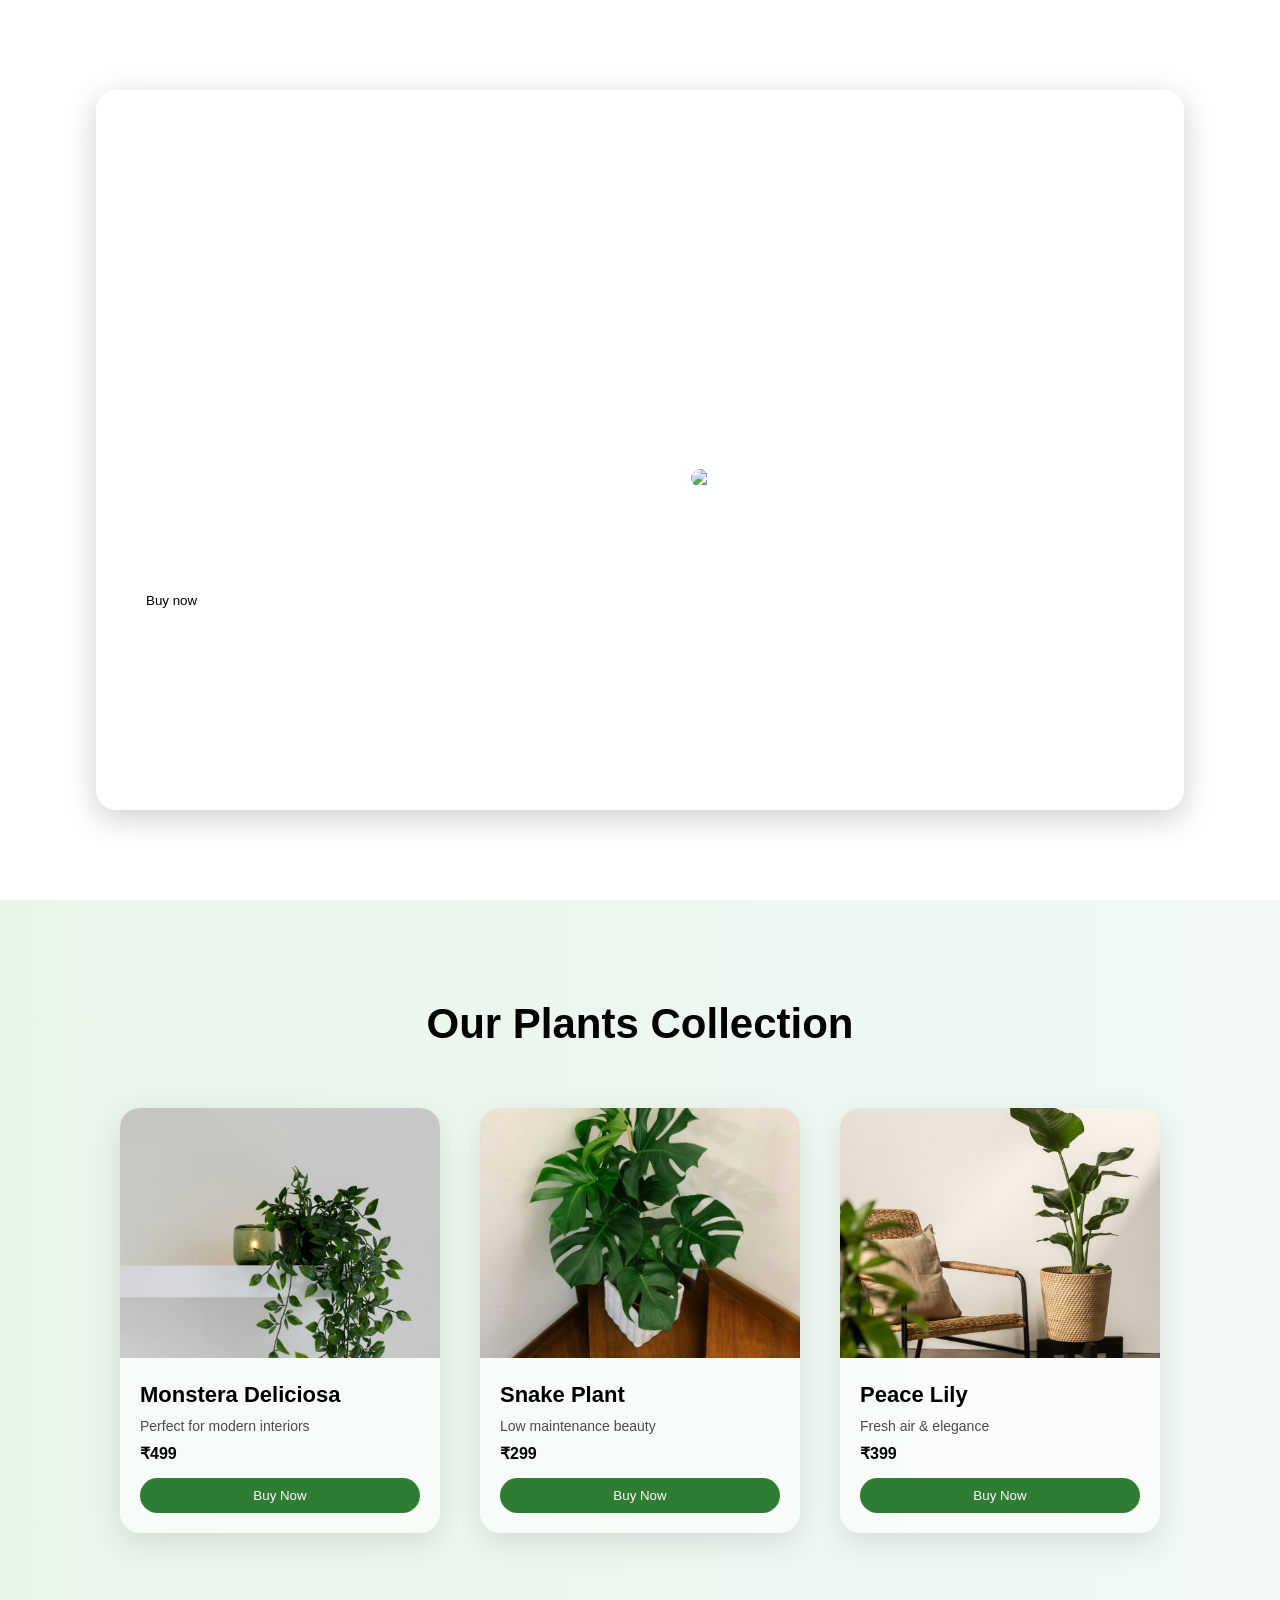
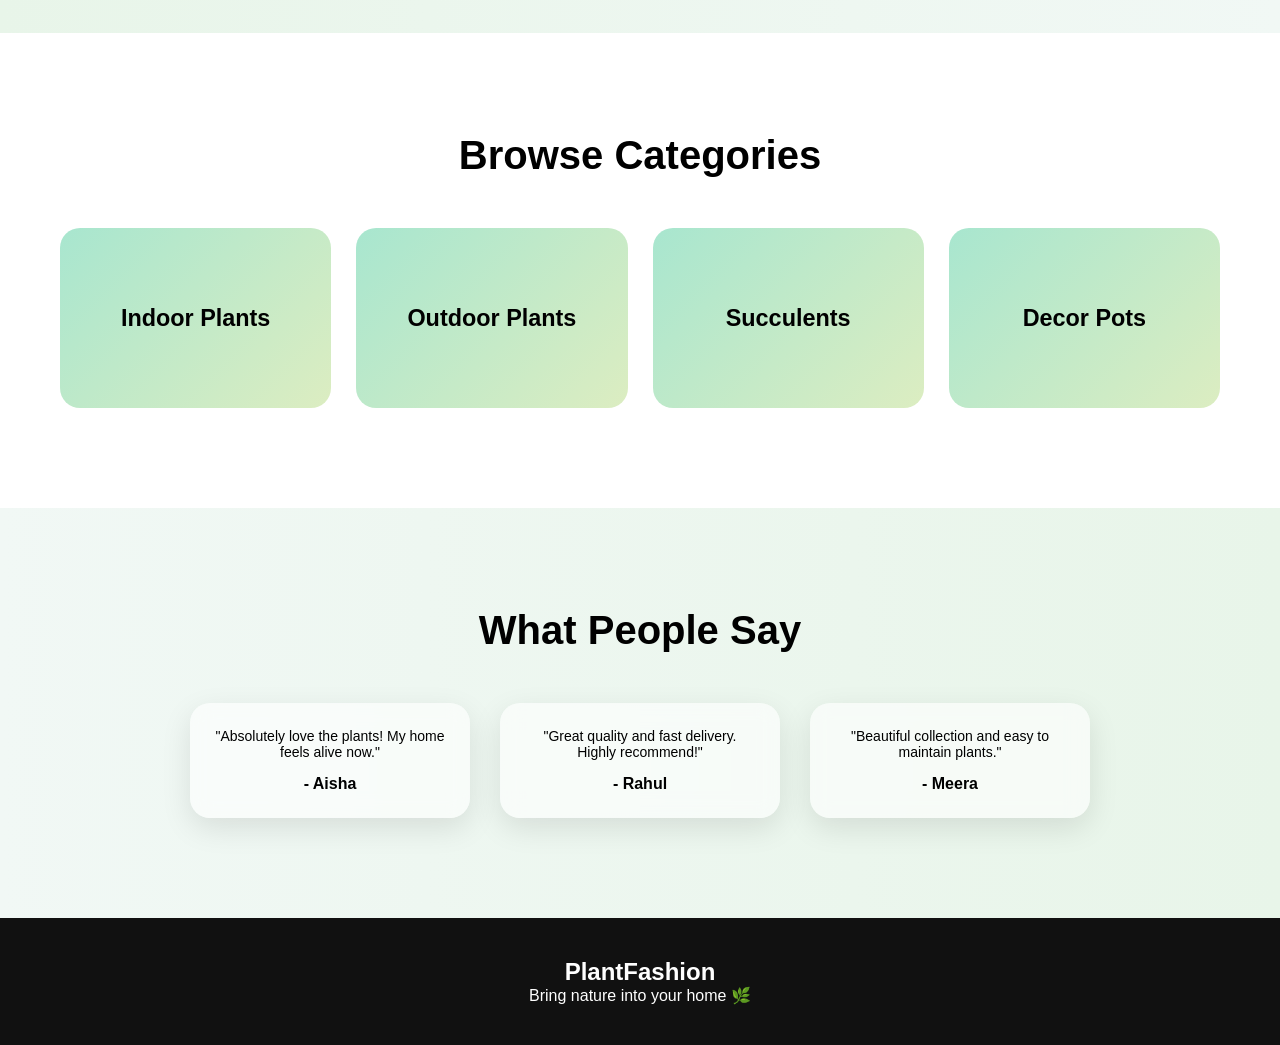
==== index.html @ 448bb311 "first commit" ====
<!DOCTYPE html>
<html lang="en">

<head>
    <meta charset="UTF-8">
    <title>Plant Fashion</title>
    <link rel="stylesheet" href="style.css">
</head>

<body>
    <div class="hero">

        <div class="glass-card">

            <div class="navbar">
                <h2 class="logo">PlantFashion</h2>
                <ul>
                    <li>Plant Shop</li>
                    <li>Inspirations</li>
                    <li>About</li>
                    <li>Contact</li>
                </ul>
            </div>

            <div class="content">
                <div class="text">
                    <h1>Find the perfect complement to your room</h1>
                    <p>
                        We will help you find plants that match your needs and style.
                        Check our offer in the store and surround yourself with greenery.
                    </p>
                    <button>Buy now</button>
                </div>

                <div class="image">
                    <img src="https://images.unsplash.com/photo-1501004318641-b39e6451bec6" alt="plant">
                </div>
            </div>

        </div>
    </div>
    <section class="featured">
        <h2>Our Plants Collection</h2>

        <div class="cards">

            <div class="card">
                <img src="plantone.jpg">
                <div class="card-info">
                    <h3>Monstera Deliciosa</h3>
                    <p>Perfect for modern interiors</p>
                    <span>₹499</span>
                    <button>Buy Now</button>
                </div>
            </div>

            <div class="card">
                <img src="planttwo.jpg">
                <div class="card-info">
                    <h3>Snake Plant</h3>
                    <p>Low maintenance beauty</p>
                    <span>₹299</span>
                    <button>Buy Now</button>
                </div>
            </div>

            <div class="card">
                <img src="plantfour.jpg">
                <div class="card-info">
                    <h3>Peace Lily</h3>
                    <p>Fresh air & elegance</p>
                    <span>₹399</span>
                    <button>Buy Now</button>
                </div>
            </div>

        </div>
    </section>

    <section class="categories">
        <h2>Browse Categories</h2>

        <div class="category-grid">
            <div class="cat">
                <h3>Indoor Plants</h3>
            </div>
            <div class="cat">
                <h3>Outdoor Plants</h3>
            </div>
            <div class="cat">
                <h3>Succulents</h3>
            </div>
            <div class="cat">
                <h3>Decor Pots</h3>
            </div>
        </div>
    </section>

    <section class="testimonials">
        <h2>What People Say</h2>

        <div class="testimonial-container">
            <div class="testimonial-card">
                <p>"Absolutely love the plants! My home feels alive now."</p>
                <h4>- Aisha</h4>
            </div>

            <div class="testimonial-card">
                <p>"Great quality and fast delivery. Highly recommend!"</p>
                <h4>- Rahul</h4>
            </div>

            <div class="testimonial-card">
                <p>"Beautiful collection and easy to maintain plants."</p>
                <h4>- Meera</h4>
            </div>
        </div>
    </section>

    <footer>
        <h2>PlantFashion</h2>
        <p>Bring nature into your home 🌿</p>
    </footer>

</body>

</html>
---- style.css ----
* {
  margin: 0;
  padding: 0;
  box-sizing: border-box;
  font-family: 'Segoe UI', sans-serif;
}

body {
  height: 100vh;
}


.hero {
  height: 100vh;
  background: url("https://images.unsplash.com/photo-1497250681960-ef046c08a56e") no-repeat center/cover;
  display: flex;
  align-items: center;
  justify-content: center;
}

.glass-card {
  width: 85%;
  height: 80%;
  padding: 30px;
  border-radius: 20px;

  background: rgba(255, 255, 255, 0.1);
  backdrop-filter: blur(20px);
  -webkit-backdrop-filter: blur(20px);

  box-shadow: 0 8px 32px rgba(0,0,0,0.2);
  color: white;
}

.navbar {
  display: flex;
  justify-content: space-between;
  align-items: center;
}

.navbar ul {
  display: flex;
  gap: 25px;
  list-style: none;
  font-size: 14px;
}

.logo {
  font-weight: bold;
}

.content {
  display: flex;
  align-items: center;
  height: 100%;
}

.text {
  width: 50%;
}

.text h1 {
  font-size: 48px;
  line-height: 1.2;
  margin-bottom: 20px;
}

.text p {
  font-size: 14px;
  margin-bottom: 20px;
  opacity: 0.8;
}

.text button {
  padding: 10px 20px;
  border: none;
  border-radius: 20px;
  background: white;
  color: black;
  cursor: pointer;
}


.image {
  width: 50%;
  display: flex;
  justify-content: center;
}

.image img {
  width: 80%;
  border-radius: 10px;
}

.featured {
  padding: 100px 80px;
  background: linear-gradient(to right, #e8f5e9, #f1f8f5);
  text-align: center;
}

.featured h2 {
  font-size: 42px;
  margin-bottom: 60px;
  font-weight: 600;
}

.cards {
  display: flex;
  justify-content: center;
  gap: 40px;
  flex-wrap: wrap;
}

.card {
  width: 320px;
  border-radius: 20px;
  overflow: hidden;
  background: rgba(255,255,255,0.6);
  backdrop-filter: blur(10px);
  transition: 0.4s;
  box-shadow: 0 10px 30px rgba(0,0,0,0.1);
}

.card img {
  width: 100%;
  height: 250px;
  object-fit: cover;
}

.card-info {
  padding: 20px;
  text-align: left;
}

.card-info h3 {
  font-size: 22px;
  margin-bottom: 10px;
}

.card-info p {
  font-size: 14px;
  opacity: 0.7;
  margin-bottom: 10px;
}

.card-info span {
  font-weight: bold;
  display: block;
  margin-bottom: 15px;
}

.card button {
  width: 100%;
  padding: 10px;
  border: none;
  border-radius: 25px;
  background: #2e7d32;
  color: white;
  cursor: pointer;
  transition: 0.3s;
}
.card:hover {
  transform: translateY(-15px) scale(1.03);
  box-shadow: 0 20px 50px rgba(0,0,0,0.2);
}

.card button:hover {
  background: #1b5e20;
}
/* 
.navbar {
  position: sticky;
  top: 0;
  z-index: 1000;
  padding: 10px 20px;
  border-radius: 15px;

  background: rgba(255,255,255,0.1);
  backdrop-filter: blur(15px);
}
.navbar ul li {
  cursor: pointer;
  transition: 0.3s;
}
.navbar ul li:hover {
  color: #c8facc;
} */

.categories {
  padding: 100px 60px;
  text-align: center;
  background: #ffffff;
}

.categories h2 {
  font-size: 40px;
  margin-bottom: 50px;
}

.category-grid {
  display: grid;
  grid-template-columns: repeat(4, 1fr);
  gap: 25px;
}

.cat {
  height: 180px;
  border-radius: 20px;
  display: flex;
  align-items: center;
  justify-content: center;

  background: linear-gradient(135deg, #a8e6cf, #dcedc1);
  font-size: 20px;
  font-weight: 600;
  transition: 0.4s;
  cursor: pointer;
}

.cat:hover {
  transform: scale(1.08);
  box-shadow: 0 15px 40px rgba(0,0,0,0.2);
}

.testimonials {
  padding: 100px 60px;
  background: linear-gradient(to right, #f1f8f5, #e8f5e9);
  text-align: center;
}

.testimonials h2 {
  font-size: 40px;
  margin-bottom: 50px;
}

.testimonial-container {
  display: flex;
  gap: 30px;
  justify-content: center;
  flex-wrap: wrap;
}

.testimonial-card {
  width: 280px;
  padding: 25px;
  border-radius: 20px;

  background: rgba(255,255,255,0.6);
  backdrop-filter: blur(10px);

  box-shadow: 0 10px 30px rgba(0,0,0,0.1);
  transition: 0.3s;
}

.testimonial-card:hover {
  transform: translateY(-10px);
}

.testimonial-card p {
  font-size: 14px;
  margin-bottom: 15px;
}

footer {
  padding: 40px;
  text-align: center;
  background: #111;
  color: white;
}

/* @media(max-width: 900px) {

  .content {
    flex-direction: column;
    text-align: center;
  }

  .text, .image {
    width: 100%;
  }

  .category-grid {
    grid-template-columns: repeat(2, 1fr);
  }

  .cards {
    flex-direction: column;
    align-items: center;
  }
} */
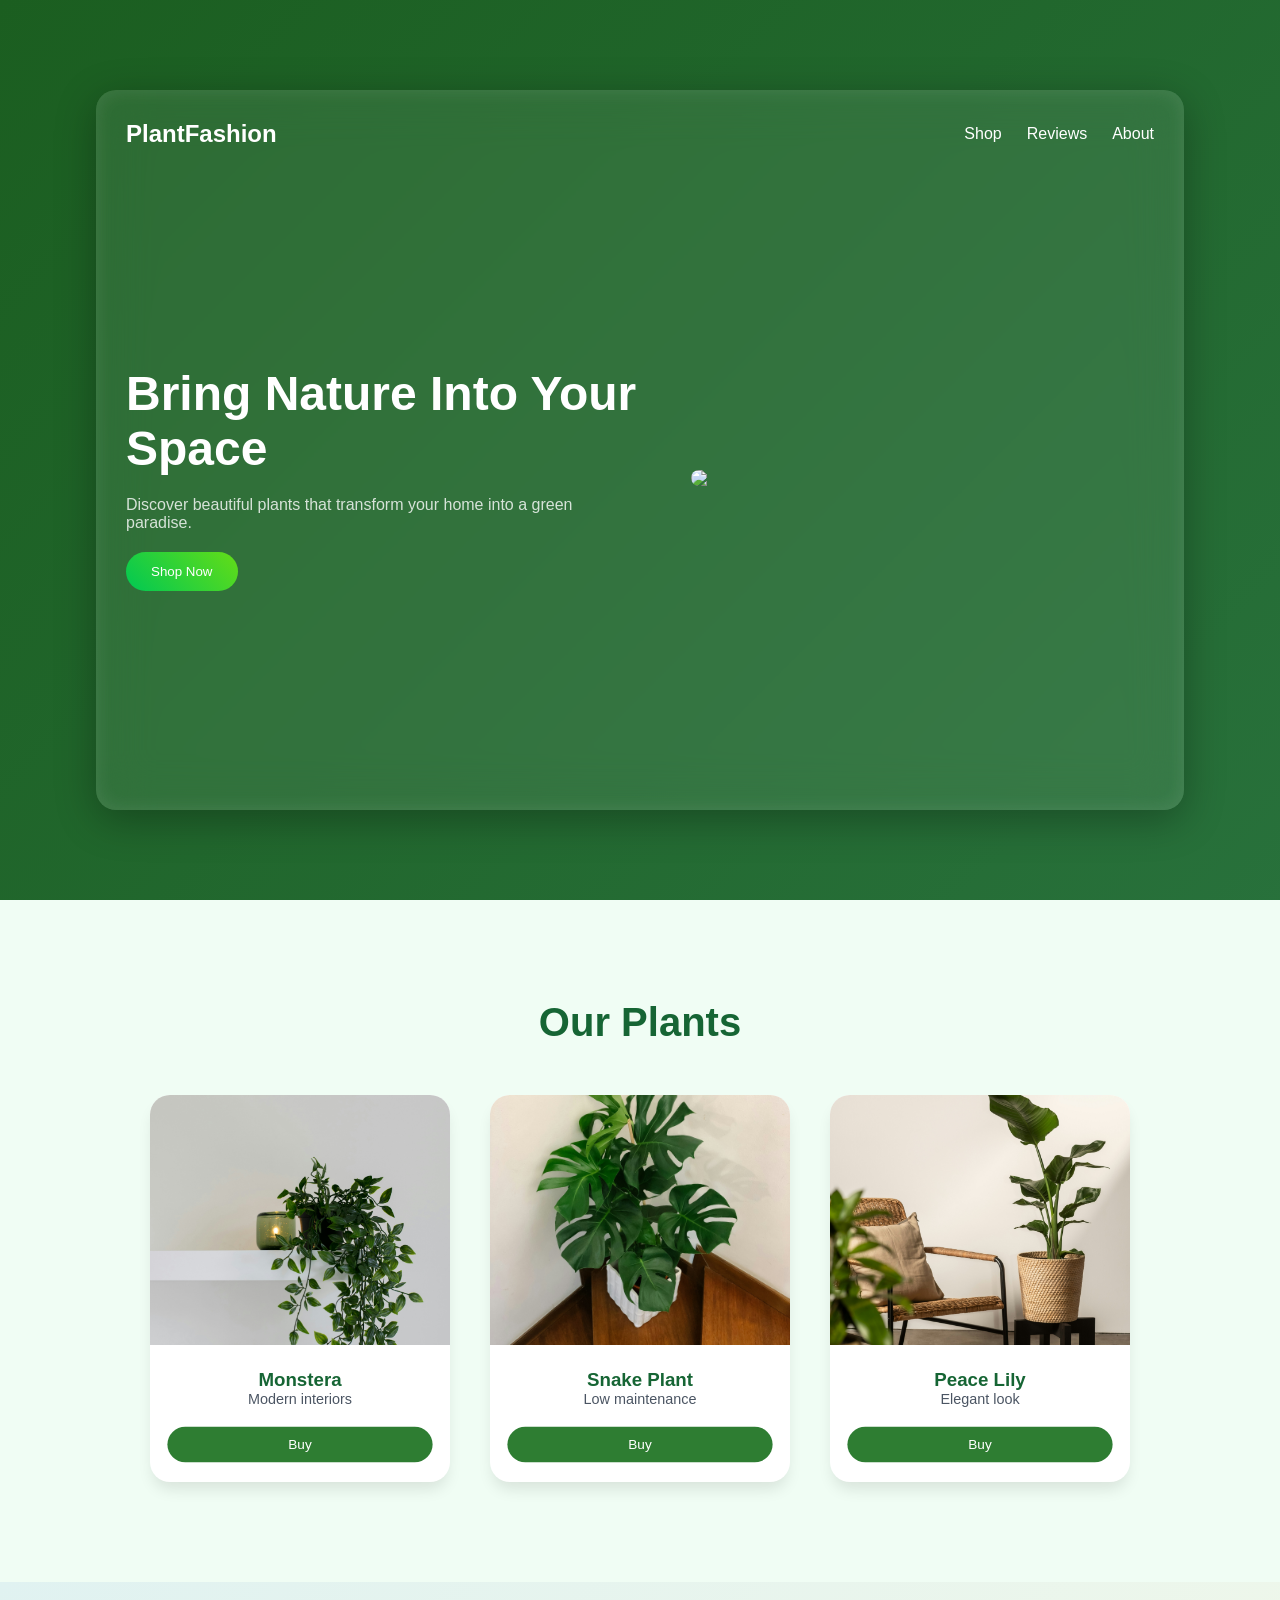
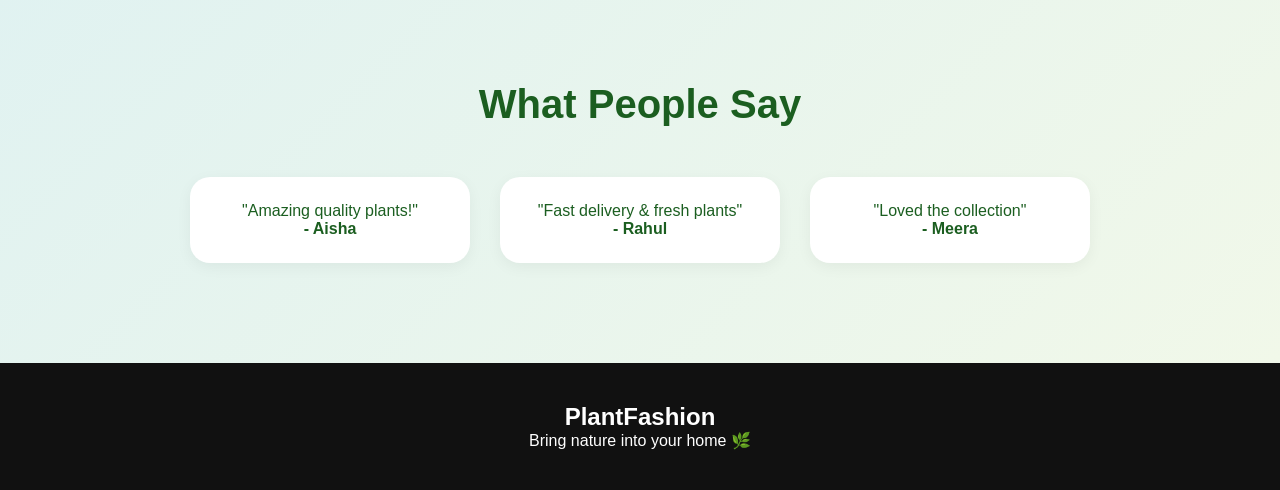
==== commit e858d765: "final commit" ====
--- a/index.html
+++ b/index.html
@@ -1,127 +1,92 @@
 <!DOCTYPE html>
 <html lang="en">
+<head>
+<meta charset="UTF-8">
+<meta name="viewport" content="width=device-width, initial-scale=1.0">
+<title>Plant Fashion 3D</title>
+<link rel="stylesheet" href="style.css">
+</head>
+<body>
 
-<head>
-    <meta charset="UTF-8">
-    <title>Plant Fashion</title>
-    <link rel="stylesheet" href="style.css">
-</head>
+<div class="hero">
+  <div class="glass-card">
+    <div class="navbar">
+      <h2>PlantFashion</h2>
+      <ul>
+        <li><a href="#shop">Shop</a></li>
+        <li><a href="#testimonials">Reviews</a></li>
+        <li><a href="#about">About</a></li>
+      </ul>
+    </div>
 
-<body>
-    <div class="hero">
+    <div class="content">
+      <div class="text">
+        <h1>Bring Nature Into Your Space</h1>
+        <p>Discover beautiful plants that transform your home into a green paradise.</p>
+        <button onclick="location.href='#shop'">Shop Now</button>
+      </div>
+      <div class="image">
+        <img src="https://images.unsplash.com/photo-1501004318641-b39e6451bec6?auto=format&fit=crop&q=80&w=1000">
+      </div>
+    </div>
+  </div>
+</div>
 
-        <div class="glass-card">
+<section class="featured" id="shop">
+  <h2>Our Plants</h2>
+  <div class="cards">
+    <div class="card">
+      <img src="plantone.jpg">
+      <div class="card-info">
+        <h3>Monstera</h3>
+        <p>Modern interiors</p>
+        <button>Buy</button>
+      </div>
+    </div>
 
-            <div class="navbar">
-                <h2 class="logo">PlantFashion</h2>
-                <ul>
-                    <li>Plant Shop</li>
-                    <li>Inspirations</li>
-                    <li>About</li>
-                    <li>Contact</li>
-                </ul>
-            </div>
+    <div class="card">
+      <img src="planttwo.jpg">
+      <div class="card-info">
+        <h3>Snake Plant</h3>
+        <p>Low maintenance</p>
+        <button>Buy</button>
+      </div>
+    </div>
 
-            <div class="content">
-                <div class="text">
-                    <h1>Find the perfect complement to your room</h1>
-                    <p>
-                        We will help you find plants that match your needs and style.
-                        Check our offer in the store and surround yourself with greenery.
-                    </p>
-                    <button>Buy now</button>
-                </div>
+    <div class="card">
+      <img src="plantfour.jpg">
+      <div class="card-info">
+        <h3>Peace Lily</h3>
+        <p>Elegant look</p>
+        <button>Buy</button>
+      </div>
+    </div>
+  </div>
+</section>
 
-                <div class="image">
-                    <img src="https://images.unsplash.com/photo-1501004318641-b39e6451bec6" alt="plant">
-                </div>
-            </div>
+<section class="testimonials" id="testimonials">
+  <h2>What People Say</h2>
+  <div class="testimonial-container">
+    <div class="testimonial-card">
+      <p>"Amazing quality plants!"</p>
+      <h4>- Aisha</h4>
+    </div>
+    <div class="testimonial-card">
+      <p>"Fast delivery & fresh plants"</p>
+      <h4>- Rahul</h4>
+    </div>
+    <div class="testimonial-card">
+      <p>"Loved the collection"</p>
+      <h4>- Meera</h4>
+    </div>
+  </div>
+</section>
 
-        </div>
-    </div>
-    <section class="featured">
-        <h2>Our Plants Collection</h2>
 
-        <div class="cards">
-
-            <div class="card">
-                <img src="plantone.jpg">
-                <div class="card-info">
-                    <h3>Monstera Deliciosa</h3>
-                    <p>Perfect for modern interiors</p>
-                    <span>₹499</span>
-                    <button>Buy Now</button>
-                </div>
-            </div>
-
-            <div class="card">
-                <img src="planttwo.jpg">
-                <div class="card-info">
-                    <h3>Snake Plant</h3>
-                    <p>Low maintenance beauty</p>
-                    <span>₹299</span>
-                    <button>Buy Now</button>
-                </div>
-            </div>
-
-            <div class="card">
-                <img src="plantfour.jpg">
-                <div class="card-info">
-                    <h3>Peace Lily</h3>
-                    <p>Fresh air & elegance</p>
-                    <span>₹399</span>
-                    <button>Buy Now</button>
-                </div>
-            </div>
-
-        </div>
-    </section>
-
-    <section class="categories">
-        <h2>Browse Categories</h2>
-
-        <div class="category-grid">
-            <div class="cat">
-                <h3>Indoor Plants</h3>
-            </div>
-            <div class="cat">
-                <h3>Outdoor Plants</h3>
-            </div>
-            <div class="cat">
-                <h3>Succulents</h3>
-            </div>
-            <div class="cat">
-                <h3>Decor Pots</h3>
-            </div>
-        </div>
-    </section>
-
-    <section class="testimonials">
-        <h2>What People Say</h2>
-
-        <div class="testimonial-container">
-            <div class="testimonial-card">
-                <p>"Absolutely love the plants! My home feels alive now."</p>
-                <h4>- Aisha</h4>
-            </div>
-
-            <div class="testimonial-card">
-                <p>"Great quality and fast delivery. Highly recommend!"</p>
-                <h4>- Rahul</h4>
-            </div>
-
-            <div class="testimonial-card">
-                <p>"Beautiful collection and easy to maintain plants."</p>
-                <h4>- Meera</h4>
-            </div>
-        </div>
-    </section>
-
-    <footer>
-        <h2>PlantFashion</h2>
-        <p>Bring nature into your home 🌿</p>
-    </footer>
+<footer id="about">
+  <h2>PlantFashion</h2>
+  <p>Bring nature into your home 🌿</p>
+</footer>
 
 </body>
-
 </html>
--- a/style.css
+++ b/style.css
@@ -1,290 +1,263 @@
-* {
-  margin: 0;
-  padding: 0;
-  box-sizing: border-box;
-  font-family: 'Segoe UI', sans-serif;
-}
-
-body {
-  height: 100vh;
-}
-
-
-.hero {
-  height: 100vh;
-  background: url("https://images.unsplash.com/photo-1497250681960-ef046c08a56e") no-repeat center/cover;
-  display: flex;
-  align-items: center;
-  justify-content: center;
-}
-
-.glass-card {
-  width: 85%;
-  height: 80%;
-  padding: 30px;
-  border-radius: 20px;
-
-  background: rgba(255, 255, 255, 0.1);
-  backdrop-filter: blur(20px);
-  -webkit-backdrop-filter: blur(20px);
-
-  box-shadow: 0 8px 32px rgba(0,0,0,0.2);
+*{
+  margin:0;
+  padding:0;
+  box-sizing:border-box;
+  font-family:'Segoe UI',sans-serif;
+}
+
+html {
+  scroll-behavior: smooth;
+}
+
+body{
+  perspective:1200px;
+  background:#0f172a;
+  color:white;
+}
+
+.hero{
+  height:100vh;
+  display:flex;
+  align-items:center;
+  justify-content:center;
+  background:linear-gradient(-45deg,#0f2027,#203a43,#2c7744,#1b5e20);
+  background-size:400% 400%;
+  animation:gradientMove 10s ease infinite;
+}
+
+@keyframes gradientMove{
+  0%{background-position:0% 50%}
+  50%{background-position:100% 50%}
+  100%{background-position:0% 50%}
+}
+
+.glass-card{
+  width:85%;
+  height:80%;
+  padding:30px;
+  border-radius:20px;
+  background:rgba(255,255,255,0.08);
+  backdrop-filter:blur(25px);
+  box-shadow:0 10px 40px rgba(0,0,0,0.3), inset 0 0 20px rgba(255,255,255,0.1);
+  transform-style:preserve-3d;
+  transition:0.6s;
+  position:relative;
+}
+
+.glass-card:hover{
+  transform:rotateX(5deg) rotateY(-5deg) scale(1.02);
+}
+
+.navbar{
+  display:flex;
+  justify-content:space-between;
+  align-items:center;
+}
+
+.navbar ul{
+  display:flex;
+  gap:25px;
+  list-style:none;
+}
+
+/* Navigation Link Styling */
+.navbar ul li a {
+  text-decoration: none;
   color: white;
-}
-
-.navbar {
-  display: flex;
-  justify-content: space-between;
-  align-items: center;
-}
-
-.navbar ul {
-  display: flex;
-  gap: 25px;
-  list-style: none;
-  font-size: 14px;
-}
-
-.logo {
-  font-weight: bold;
-}
-
-.content {
-  display: flex;
-  align-items: center;
-  height: 100%;
-}
-
-.text {
-  width: 50%;
-}
-
-.text h1 {
-  font-size: 48px;
-  line-height: 1.2;
+  font-weight: 500;
+  transition: 0.3s;
+}
+
+.navbar ul li a:hover {
+  color: #64dd17;
+}
+
+.content{
+  display:flex;
+  align-items:center;
+  height:100%;
+}
+
+.text{
+  width:50%;
+}
+
+.text h1{
+  font-size:48px;
+  margin-bottom:20px;
+}
+
+.text p{
+  margin-bottom:20px;
+  opacity:0.8;
+}
+
+.text button{
+  padding:12px 25px;
+  border-radius:30px;
+  border:none;
+  background:linear-gradient(45deg,#00c853,#64dd17);
+  color:white;
+  cursor:pointer;
+  position:relative;
+  overflow:hidden;
+}
+
+.text button:hover{
+  box-shadow:0 0 20px #00e676;
+  transform:scale(1.05);
+}
+
+.image{
+  width:50%;
+  display:flex;
+  justify-content:center;
+}
+
+.image img{
+  width:80%;
+  border-radius:10px;
+  animation:float 4s ease-in-out infinite;
+}
+
+@keyframes float{
+  0%,100%{transform:translateY(0)}
+  50%{transform:translateY(-20px) rotateY(10deg)}
+}
+
+.featured{
+  padding:100px 60px;
+  background-color: #f0fdf4; 
+  text-align:center;
+  color: #166534; 
+}
+
+.featured h2 {
+  margin-bottom: 50px; 
+  font-size: 2.5rem;
+}
+
+.cards{
+  display:flex;
+  gap:40px;
+  justify-content:center;
+  flex-wrap:wrap;
+}
+
+.card{
+  width:300px;
+  border-radius:20px;
+  overflow:hidden;
+  background: white; 
+  box-shadow: 0 10px 15px -3px rgba(0, 0, 0, 0.1);
+  transform-style:preserve-3d;
+  transition:0.5s;
+}
+
+.card:hover {
+  transform: translateY(-15px) rotateY(5deg) rotateX(5deg) scale(1.03);
+  box-shadow: 0 20px 40px rgba(0, 0, 0, 0.2), 0 0 20px rgba(46, 125, 50, 0.2);
+  border: 1px solid rgba(46, 125, 50, 0.3);
+}
+.card:hover img {
+  transform: scale(1.1);
+}
+
+.card img{
+  width:100%;
+  height:250px;
+  object-fit:cover;
+  transition: transform 0.5s ease;
+}
+
+.card-info{
+  padding:20px;
+
+}
+.card-info p {
   margin-bottom: 20px;
-}
-
-.text p {
-  font-size: 14px;
-  margin-bottom: 20px;
-  opacity: 0.8;
-}
-
-.text button {
-  padding: 10px 20px;
-  border: none;
-  border-radius: 20px;
-  background: white;
-  color: black;
+  color: #4b5563;   
+  font-size: 0.9rem;
+}
+
+.card button{
+  width:100%;
+  padding:10px;
+  border:none;
+  border-radius:20px;
+  background:#2e7d32;
+  color:white;
   cursor: pointer;
-}
-
-
-.image {
-  width: 50%;
-  display: flex;
-  justify-content: center;
-}
-
-.image img {
-  width: 80%;
-  border-radius: 10px;
-}
-
-.featured {
-  padding: 100px 80px;
-  background: linear-gradient(to right, #e8f5e9, #f1f8f5);
-  text-align: center;
-}
-
-.featured h2 {
-  font-size: 42px;
-  margin-bottom: 60px;
-  font-weight: 600;
-}
-
-.cards {
-  display: flex;
-  justify-content: center;
-  gap: 40px;
-  flex-wrap: wrap;
-}
-
-.card {
-  width: 320px;
-  border-radius: 20px;
-  overflow: hidden;
-  background: rgba(255,255,255,0.6);
-  backdrop-filter: blur(10px);
-  transition: 0.4s;
-  box-shadow: 0 10px 30px rgba(0,0,0,0.1);
-}
-
-.card img {
-  width: 100%;
-  height: 250px;
-  object-fit: cover;
-}
-
-.card-info {
-  padding: 20px;
-  text-align: left;
-}
-
-.card-info h3 {
-  font-size: 22px;
-  margin-bottom: 10px;
-}
-
-.card-info p {
-  font-size: 14px;
-  opacity: 0.7;
-  margin-bottom: 10px;
-}
-
-.card-info span {
-  font-weight: bold;
-  display: block;
-  margin-bottom: 15px;
-}
-
-.card button {
-  width: 100%;
-  padding: 10px;
-  border: none;
-  border-radius: 25px;
-  background: #2e7d32;
-  color: white;
-  cursor: pointer;
-  transition: 0.3s;
-}
-.card:hover {
-  transform: translateY(-15px) scale(1.03);
-  box-shadow: 0 20px 50px rgba(0,0,0,0.2);
-}
-
-.card button:hover {
-  background: #1b5e20;
-}
-/* 
-.navbar {
-  position: sticky;
-  top: 0;
-  z-index: 1000;
-  padding: 10px 20px;
-  border-radius: 15px;
-
-  background: rgba(255,255,255,0.1);
-  backdrop-filter: blur(15px);
-}
-.navbar ul li {
-  cursor: pointer;
-  transition: 0.3s;
-}
-.navbar ul li:hover {
-  color: #c8facc;
-} */
-
-.categories {
-  padding: 100px 60px;
-  text-align: center;
-  background: #ffffff;
-}
-
-.categories h2 {
-  font-size: 40px;
-  margin-bottom: 50px;
-}
-
-.category-grid {
-  display: grid;
-  grid-template-columns: repeat(4, 1fr);
-  gap: 25px;
-}
-
-.cat {
-  height: 180px;
-  border-radius: 20px;
-  display: flex;
-  align-items: center;
-  justify-content: center;
-
-  background: linear-gradient(135deg, #a8e6cf, #dcedc1);
-  font-size: 20px;
-  font-weight: 600;
-  transition: 0.4s;
-  cursor: pointer;
-}
-
-.cat:hover {
-  transform: scale(1.08);
-  box-shadow: 0 15px 40px rgba(0,0,0,0.2);
-}
-
-.testimonials {
-  padding: 100px 60px;
-  background: linear-gradient(to right, #f1f8f5, #e8f5e9);
-  text-align: center;
+  transform: scale(1.02);
+}
+
+.testimonials{
+  padding:100px 60px;
+  text-align:center;
+  background: linear-gradient(135deg, #e0f2f1 0%, #f1f8e9 100%); 
+  color: #1b5e20;
 }
 
 .testimonials h2 {
-  font-size: 40px;
-  margin-bottom: 50px;
-}
-
-.testimonial-container {
-  display: flex;
-  gap: 30px;
-  justify-content: center;
-  flex-wrap: wrap;
-}
-
-.testimonial-card {
-  width: 280px;
-  padding: 25px;
-  border-radius: 20px;
-
-  background: rgba(255,255,255,0.6);
-  backdrop-filter: blur(10px);
-
-  box-shadow: 0 10px 30px rgba(0,0,0,0.1);
-  transition: 0.3s;
-}
-
-.testimonial-card:hover {
-  transform: translateY(-10px);
-}
-
-.testimonial-card p {
-  font-size: 14px;
-  margin-bottom: 15px;
-}
-
-footer {
-  padding: 40px;
-  text-align: center;
-  background: #111;
-  color: white;
-}
-
-/* @media(max-width: 900px) {
-
-  .content {
-    flex-direction: column;
-    text-align: center;
+  margin-bottom: 50px; 
+  font-size: 2.5rem;
+}
+
+.testimonial-container{
+  display:flex;
+  gap:30px;
+  justify-content:center;
+  flex-wrap:wrap;
+}
+
+.testimonial-card{
+  width:280px;
+  padding:25px;
+  border-radius:20px;
+  background: white; 
+  box-shadow: 0 4px 15px rgba(0, 0, 0, 0.05);
+  transition:0.3s;
+}
+
+.testimonial-card:hover{
+  transform:translateY(-15px) scale(1.05);
+  box-shadow:0 10px 25px rgba(0,255,150,0.2);
+}
+
+footer{
+  padding:40px;
+  text-align:center;
+  background:#111;
+}
+
+
+@media(max-width:900px){
+  .content{flex-direction:column;text-align:center}
+  .text,.image{width:100%}
+  .cards{flex-direction:column;align-items:center}
+}
+
+@keyframes popupReveal {
+  0% {
+    opacity: 0;
+    transform: translateY(60px) scale(0.5);
   }
-
-  .text, .image {
-    width: 100%;
+  70% {
+    transform: translateY(-10px) scale(1.05); 
   }
-
-  .category-grid {
-    grid-template-columns: repeat(2, 1fr);
+  100% {
+    opacity: 1;
+    transform: translateY(0) scale(1); 
   }
-
-  .cards {
-    flex-direction: column;
-    align-items: center;
-  }
-} */+}
+
+.card, 
+.testimonial-card, 
+.featured h2, 
+.testimonials h2 {
+  view-timeline-name: --popup;
+  view-timeline-axis: block;
+  animation: popupReveal linear both;
+  animation-timeline: --popup;
+  animation-range: entry 10% cover 40%;
+}
